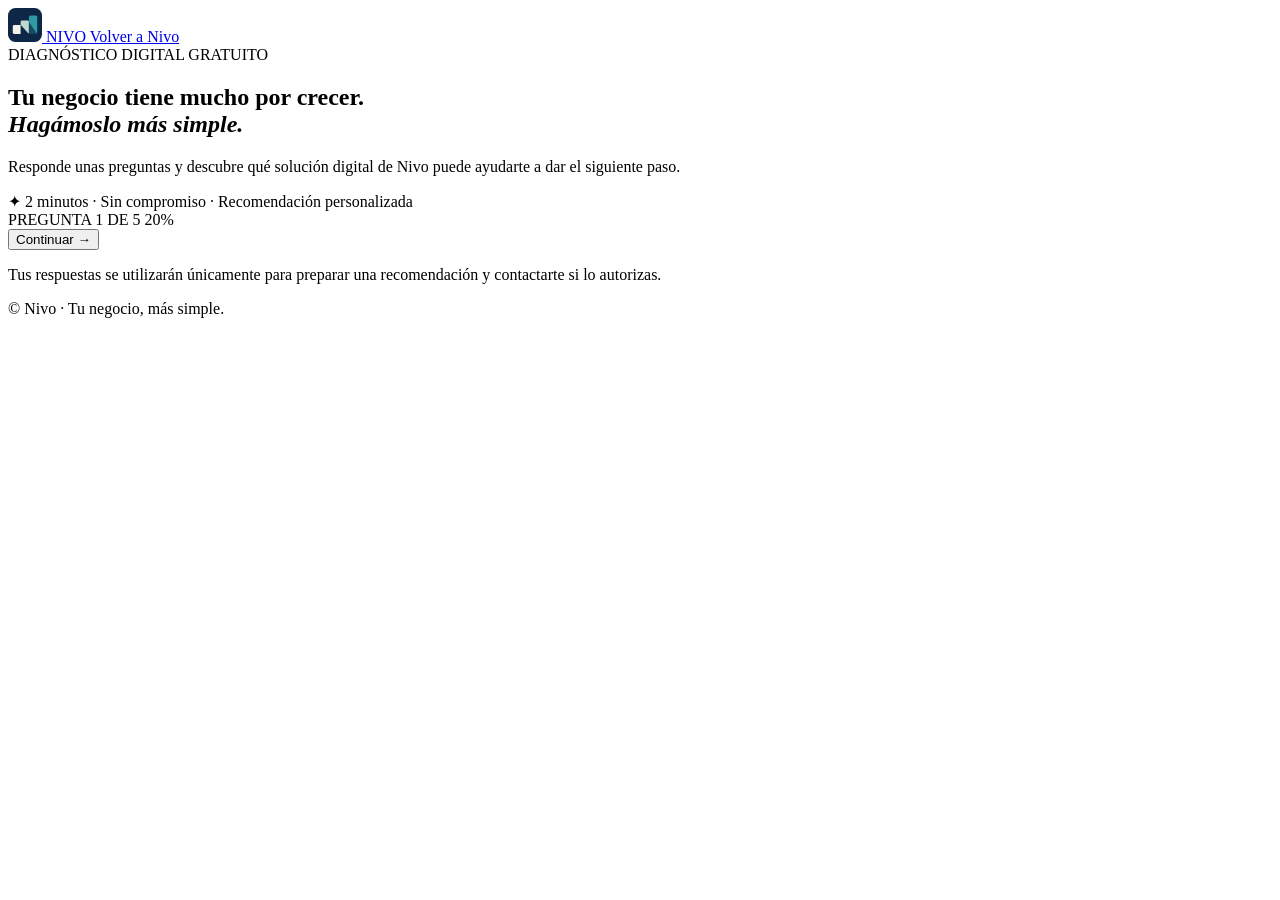
==== diagnostico/index.html @ 90cdb7b1 "feat: add Nivo business diagnostic page" ====
<!doctype html>
<html lang="es">
<head>
  <meta charset="utf-8">
  <meta name="viewport" content="width=device-width,initial-scale=1,viewport-fit=cover">
  <meta name="theme-color" content="#0F2747">
  <title>Diagnóstico digital para tu negocio · Nivo</title>
  <meta name="description" content="Descubre qué solución digital de Nivo puede ayudarte a ordenar y hacer crecer tu negocio.">
  <link rel="icon" href="/nivo-icono.svg" type="image/svg+xml">
  <link rel="preconnect" href="https://fonts.googleapis.com">
  <link rel="preconnect" href="https://fonts.gstatic.com" crossorigin>
  <link href="https://fonts.googleapis.com/css2?family=Manrope:wght@400;500;600;700;800&display=swap" rel="stylesheet">
  <link rel="stylesheet" href="/diagnostico/diagnostico.css">
  <script src="/diagnostico/diagnostico.js" defer></script>
</head>
<body>
  <header class="topbar">
    <a class="brand" href="/" aria-label="Nivo, página principal">
      <img src="/nivo-icono.svg" alt="" width="34" height="34">
      <span>NIVO</span>
    </a>
    <a class="back" href="/">Volver a Nivo</a>
  </header>

  <main class="shell">
    <section class="intro">
      <span class="eyebrow">DIAGNÓSTICO DIGITAL GRATUITO</span>
      <h1>Tu negocio tiene mucho por crecer.<br><em>Hagámoslo más simple.</em></h1>
      <p>Responde unas preguntas y descubre qué solución digital de Nivo puede ayudarte a dar el siguiente paso.</p>
      <div class="trust"><span>✦</span> 2 minutos · Sin compromiso · Recomendación personalizada</div>
    </section>

    <section class="quiz-card" aria-labelledby="question-title">
      <div class="progress-head">
        <span id="step-label">PREGUNTA 1 DE 5</span>
        <span id="progress-percent">20%</span>
      </div>
      <div class="progress-track"><div id="progress-bar"></div></div>

      <form id="diagnostic-form" novalidate>
        <div id="question-area" aria-live="polite"></div>
        <div class="actions">
          <button type="button" class="btn btn-quiet" id="back-btn" hidden>Volver</button>
          <button type="button" class="btn btn-primary" id="next-btn">Continuar <span aria-hidden="true">→</span></button>
        </div>
        <p class="privacy-note">Tus respuestas se utilizarán únicamente para preparar una recomendación y contactarte si lo autorizas.</p>
      </form>

      <section id="result-area" hidden aria-live="polite"></section>
      <section id="lead-area" hidden>
        <div class="lead-heading">
          <span class="eyebrow">UN ÚLTIMO PASO</span>
          <h2>Recibe orientación para tu negocio</h2>
          <p>Déjanos tus datos y podremos conversar sobre la solución recomendada.</p>
        </div>
        <form id="lead-form">
          <label>Tu nombre<input name="nombre" autocomplete="name" required minlength="2" maxlength="80" placeholder="¿Cómo te llamas?"></label>
          <label>Nombre de tu negocio<input name="negocio" autocomplete="organization" required minlength="2" maxlength="100" placeholder="Nombre del negocio"></label>
          <label>WhatsApp<input name="whatsapp" type="tel" inputmode="tel" autocomplete="tel" required minlength="7" maxlength="20" placeholder="Ej. 999 999 999"></label>
          <label>Correo electrónico <span>(opcional)</span><input name="email" type="email" autocomplete="email" maxlength="120" placeholder="tunombre@correo.com"></label>
          <label class="consent"><input name="consentimiento" type="checkbox" required><span>Acepto que Nivo use estos datos para contactarme sobre esta recomendación. He leído el <a href="/privacidad" target="_blank" rel="noopener">aviso de privacidad</a>.</span></label>
          <label class="hp" aria-hidden="true">No completar<input name="website" tabindex="-1" autocomplete="off"></label>
          <button class="btn btn-primary submit" type="submit">Enviar mis respuestas <span aria-hidden="true">→</span></button>
          <p id="form-status" class="form-status" role="status"></p>
        </form>
      </section>
    </section>
    <footer>© Nivo · Tu negocio, más simple.</footer>
  </main>
</body>
</html>
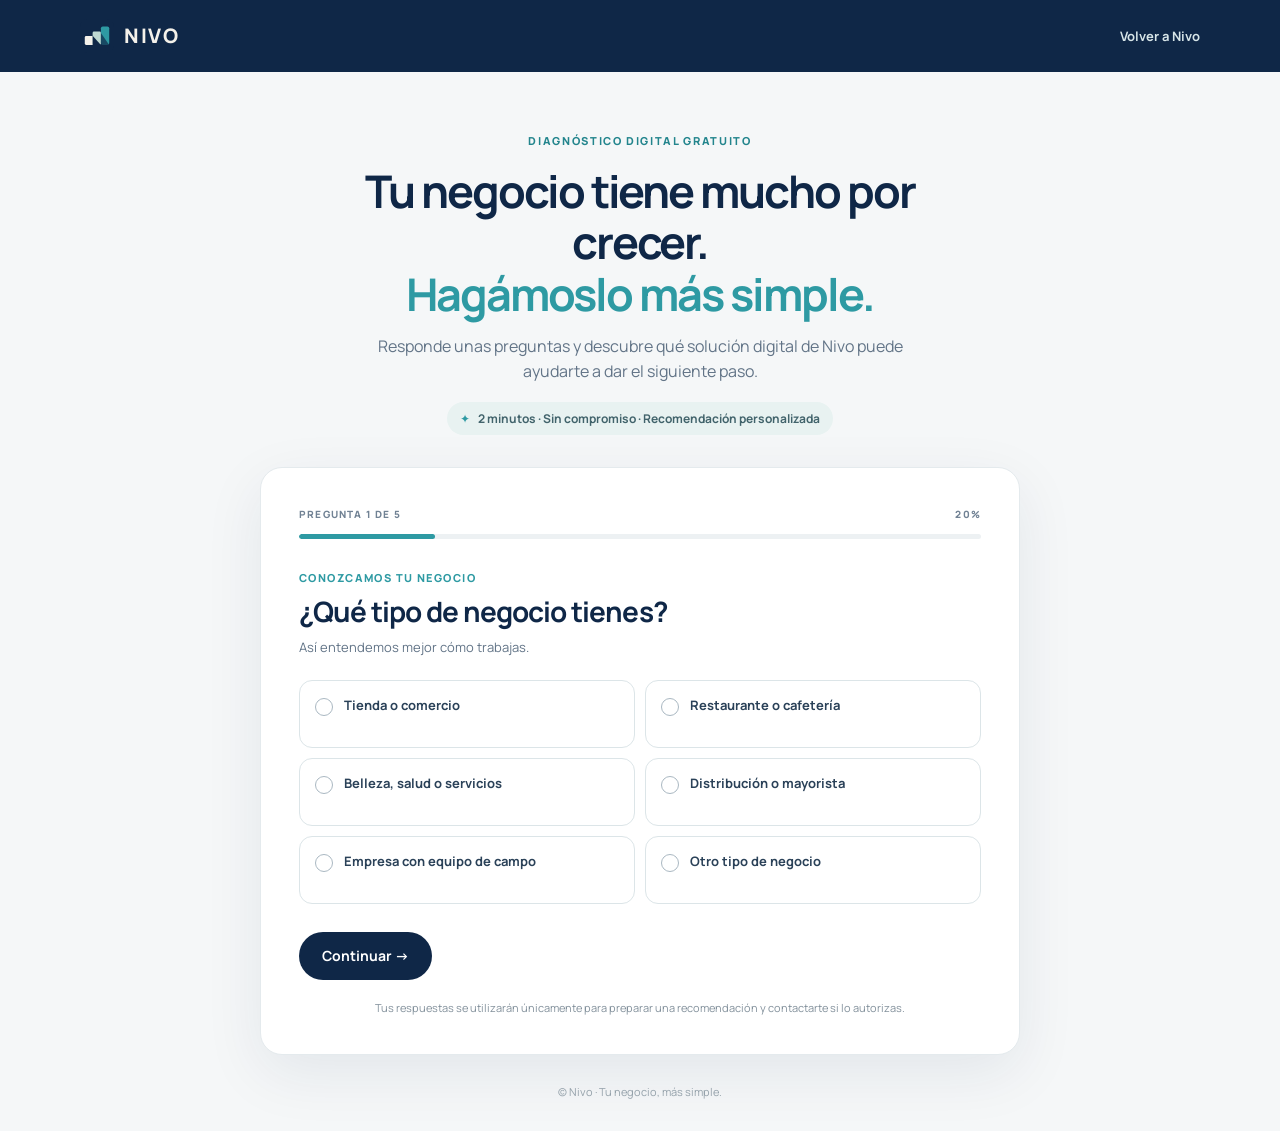
==== commit 30df3195: "config: load diagnostic Supabase client settings" ====
--- a/diagnostico/index.html
+++ b/diagnostico/index.html
@@ -11,6 +11,7 @@
   <link rel="preconnect" href="https://fonts.gstatic.com" crossorigin>
   <link href="https://fonts.googleapis.com/css2?family=Manrope:wght@400;500;600;700;800&display=swap" rel="stylesheet">
   <link rel="stylesheet" href="/diagnostico/diagnostico.css">
+  <script src="/diagnostico/config.js" defer></script>
   <script src="/diagnostico/diagnostico.js" defer></script>
 </head>
 <body>
--- a/diagnostico/diagnostico.css
+++ b/diagnostico/diagnostico.css
@@ -0,0 +1,11 @@
+:root{--navy:#0F2747;--blue:#1E4B73;--teal:#2E9AA3;--mint:#BFD9D2;--cream:#F4F1EA;--gray:#93A7B8;--ink:#102943;--muted:#627487;--line:#dce5e8;--white:#fff;--font:"Manrope",system-ui,sans-serif}
+*{box-sizing:border-box}html{min-height:100%;background:#f5f7f8}body{margin:0;color:var(--ink);font-family:var(--font);font-size:15px;line-height:1.6;-webkit-font-smoothing:antialiased}
+.topbar{height:72px;padding:0 max(24px,calc((100% - 1120px)/2));display:flex;align-items:center;justify-content:space-between;background:var(--navy);color:var(--cream)}
+.brand{display:flex;align-items:center;gap:10px;text-decoration:none;color:var(--cream);font-weight:800;font-size:20px;letter-spacing:.08em}.brand img{object-fit:contain}.back{color:#d7e5e8;text-decoration:none;font-size:13px;font-weight:700}.back:hover{color:#fff}
+.shell{width:min(100% - 32px,760px);margin:0 auto;padding:56px 0 30px}.intro{text-align:center;margin:0 auto 32px;max-width:680px}.eyebrow{font-size:11px;letter-spacing:.15em;font-weight:800;color:#23858d}.intro h1{font-size:clamp(30px,5vw,45px);line-height:1.14;letter-spacing:-.045em;margin:14px 0;color:var(--navy)}.intro h1 em{font-style:normal;color:var(--teal)}.intro>p{color:var(--muted);font-size:16px;max-width:570px;margin:0 auto}.trust{display:inline-flex;gap:8px;align-items:center;margin-top:17px;padding:7px 13px;border-radius:30px;background:#e8f2f1;color:#41636b;font-size:12px;font-weight:700}.trust span{color:var(--teal)}
+.quiz-card{background:var(--white);border:1px solid #e4eaed;border-radius:22px;padding:clamp(22px,5vw,38px);box-shadow:0 18px 60px rgba(15,39,71,.08)}.progress-head{display:flex;justify-content:space-between;color:#718294;font-size:10px;font-weight:800;letter-spacing:.12em}.progress-track{height:5px;background:#edf1f3;border-radius:10px;margin:12px 0 30px;overflow:hidden}.progress-track>div{height:100%;width:20%;background:var(--teal);border-radius:10px;transition:width .25s ease}
+.question-kicker{color:var(--teal);font-size:11px;font-weight:800;letter-spacing:.13em;text-transform:uppercase}.question-title{font-size:clamp(22px,4vw,28px);line-height:1.25;letter-spacing:-.035em;color:var(--navy);margin:7px 0 8px}.question-help{color:var(--muted);font-size:13px;margin:0 0 22px}.options{display:grid;grid-template-columns:1fr 1fr;gap:10px}.option{position:relative;display:flex;align-items:flex-start;gap:11px;padding:15px;border:1px solid var(--line);border-radius:13px;cursor:pointer;transition:border .15s,background .15s;min-height:68px}.option:hover{border-color:#91c8c8;background:#f7fbfb}.option.selected{border:1.5px solid var(--teal);background:#edf8f7}.option input{position:absolute;opacity:0;pointer-events:none}.option-mark{width:18px;height:18px;flex:0 0 18px;border:1.5px solid #aab8c2;border-radius:50%;margin-top:2px;display:grid;place-items:center}.option[data-multiple=true] .option-mark{border-radius:5px}.option.selected .option-mark{border-color:var(--teal);background:var(--teal);box-shadow:inset 0 0 0 4px white}.option-text{font-size:13px;font-weight:700;color:#2a4158;line-height:1.45}.actions{display:flex;justify-content:space-between;gap:12px;margin-top:28px}.btn{border:0;border-radius:999px;min-height:48px;padding:0 23px;font:700 14px var(--font);cursor:pointer;transition:transform .15s,background .15s}.btn:active{transform:translateY(1px)}.btn-primary{background:var(--navy);color:white}.btn-primary:hover{background:var(--blue)}.btn-quiet{background:#edf2f4;color:#39516a}.btn-quiet:hover{background:#e2eaee}.btn:disabled{opacity:.5;cursor:not-allowed}.privacy-note{font-size:11px;color:#82909b;margin:19px 0 0;text-align:center}
+.result-top{padding:21px;border-radius:15px;background:#edf7f6;border:1px solid #d7ece9}.result-top .eyebrow{color:#25858a}.result-top h2{color:var(--navy);font-size:27px;line-height:1.2;margin:8px 0}.result-top p{color:#526879;font-size:13px;margin:0}.result-explain{margin:20px 0;color:#53677a;font-size:14px}.result-label{font-size:11px;font-weight:800;letter-spacing:.1em;color:#718294}.result-pills{display:flex;flex-wrap:wrap;gap:7px;margin-top:12px}.result-pills span{background:#f0f3f5;border-radius:30px;padding:6px 10px;font-size:11px;font-weight:700;color:#496174}.lead-heading{margin:26px 0 17px}.lead-heading h2{font-size:23px;color:var(--navy);margin:6px 0}.lead-heading p{font-size:13px;color:var(--muted);margin:0}#lead-form{display:grid;gap:13px}#lead-form>label:not(.consent):not(.hp){display:grid;gap:6px;font-size:12px;font-weight:800;color:#3b5064}#lead-form label span{font-weight:500;color:#81909b}#lead-form input:not([type=checkbox]){width:100%;height:46px;border:1px solid #d9e2e7;border-radius:10px;padding:0 13px;font:500 13px var(--font);color:var(--ink);outline:none}#lead-form input:focus{border-color:var(--teal);box-shadow:0 0 0 3px #2e9aa31c}.consent{display:flex;align-items:flex-start;gap:9px;font-size:11px;color:#617487;margin:3px 0}.consent input{margin-top:4px;accent-color:var(--teal)}.consent a{color:#187b84;font-weight:700}.submit{width:100%;margin-top:4px}.form-status{min-height:20px;margin:0;font-size:12px;text-align:center;color:#536b7c}.form-status.error{color:#b23a48}.form-status.success{color:#187b62}.hp{position:absolute!important;left:-10000px!important;width:1px!important;height:1px!important;overflow:hidden!important}footer{text-align:center;color:#94a1aa;font-size:11px;padding:28px 0 0}
+[hidden]{display:none!important}
+@media(max-width:600px){.topbar{height:62px;padding:0 18px}.shell{width:min(100% - 24px,760px);padding:35px 0 24px}.intro{margin-bottom:23px}.intro>p{font-size:14px}.quiz-card{padding:21px 17px;border-radius:17px}.options{grid-template-columns:1fr}.option{min-height:58px;padding:12px}.actions .btn{flex:1;padding:0 12px}.question-title{font-size:23px}.trust{font-size:10px}}
+@media(prefers-reduced-motion:reduce){*{scroll-behavior:auto!important;transition:none!important}}
